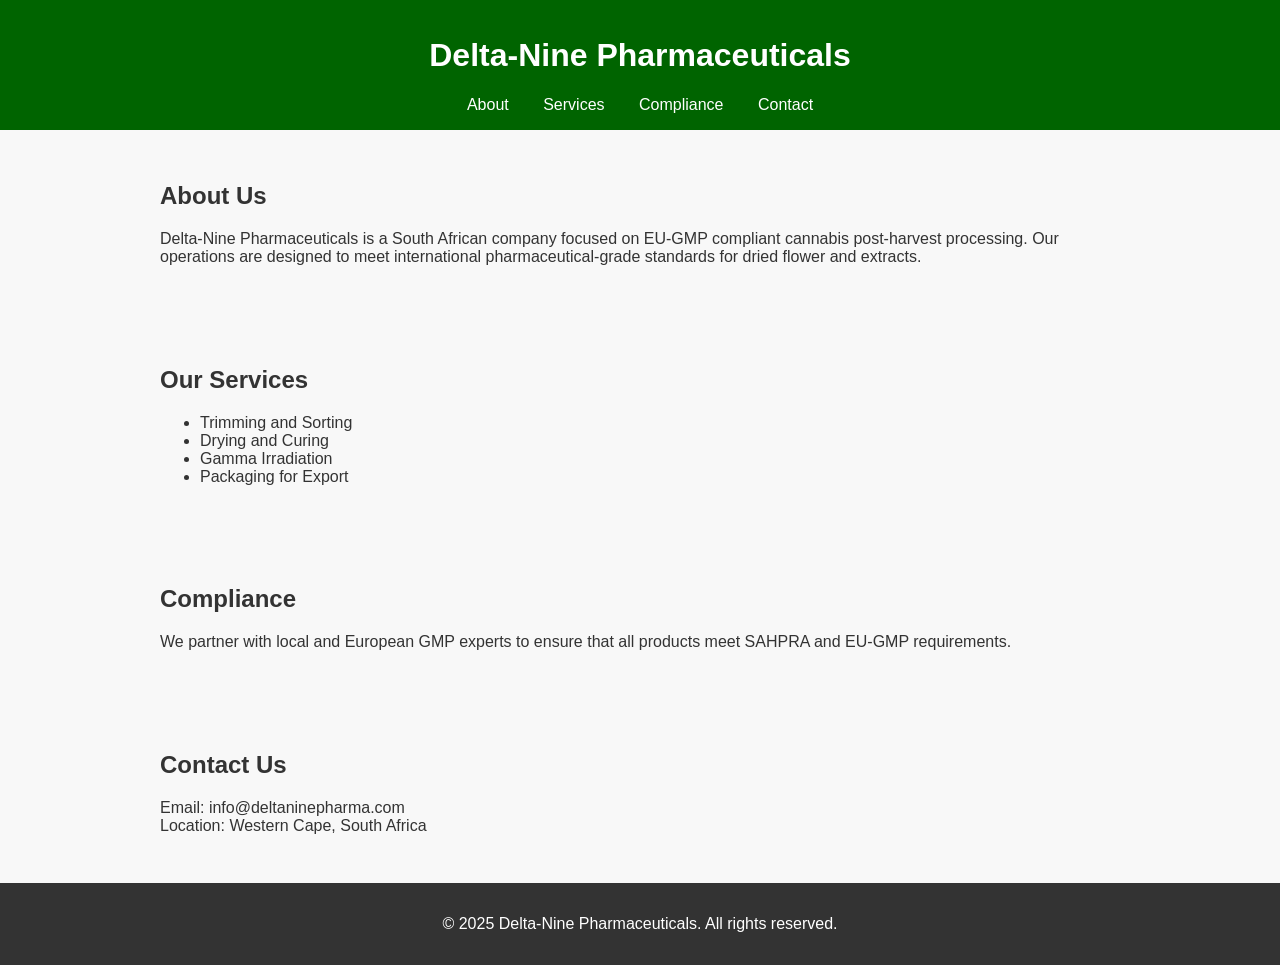
==== deltaninepharma_site/index.html @ 91e74651 "Add files via upload" ====
<!DOCTYPE html>
<html lang="en">
<head>
    <meta charset="UTF-8">
    <meta name="viewport" content="width=device-width, initial-scale=1.0">
    <title>Delta-Nine Pharmaceuticals</title>
    <style>
        body { font-family: Arial, sans-serif; margin: 0; padding: 0; background: #f8f8f8; color: #333; }
        header { background: #006400; color: white; padding: 1em 2em; text-align: center; }
        nav a { margin: 0 15px; color: white; text-decoration: none; }
        section { padding: 2em; max-width: 960px; margin: auto; }
        footer { background: #333; color: white; text-align: center; padding: 1em 2em; }
    </style>
</head>
<body>
    <header>
        <h1>Delta-Nine Pharmaceuticals</h1>
        <nav>
            <a href="#about">About</a>
            <a href="#services">Services</a>
            <a href="#compliance">Compliance</a>
            <a href="#contact">Contact</a>
        </nav>
    </header>

    <section id="about">
        <h2>About Us</h2>
        <p>Delta-Nine Pharmaceuticals is a South African company focused on EU-GMP compliant cannabis post-harvest processing. Our operations are designed to meet international pharmaceutical-grade standards for dried flower and extracts.</p>
    </section>

    <section id="services">
        <h2>Our Services</h2>
        <ul>
            <li>Trimming and Sorting</li>
            <li>Drying and Curing</li>
            <li>Gamma Irradiation</li>
            <li>Packaging for Export</li>
        </ul>
    </section>

    <section id="compliance">
        <h2>Compliance</h2>
        <p>We partner with local and European GMP experts to ensure that all products meet SAHPRA and EU-GMP requirements.</p>
    </section>

    <section id="contact">
        <h2>Contact Us</h2>
        <p>Email: info@deltaninepharma.com<br>
        Location: Western Cape, South Africa</p>
    </section>

    <footer>
        <p>&copy; 2025 Delta-Nine Pharmaceuticals. All rights reserved.</p>
    </footer>
</body>
</html>
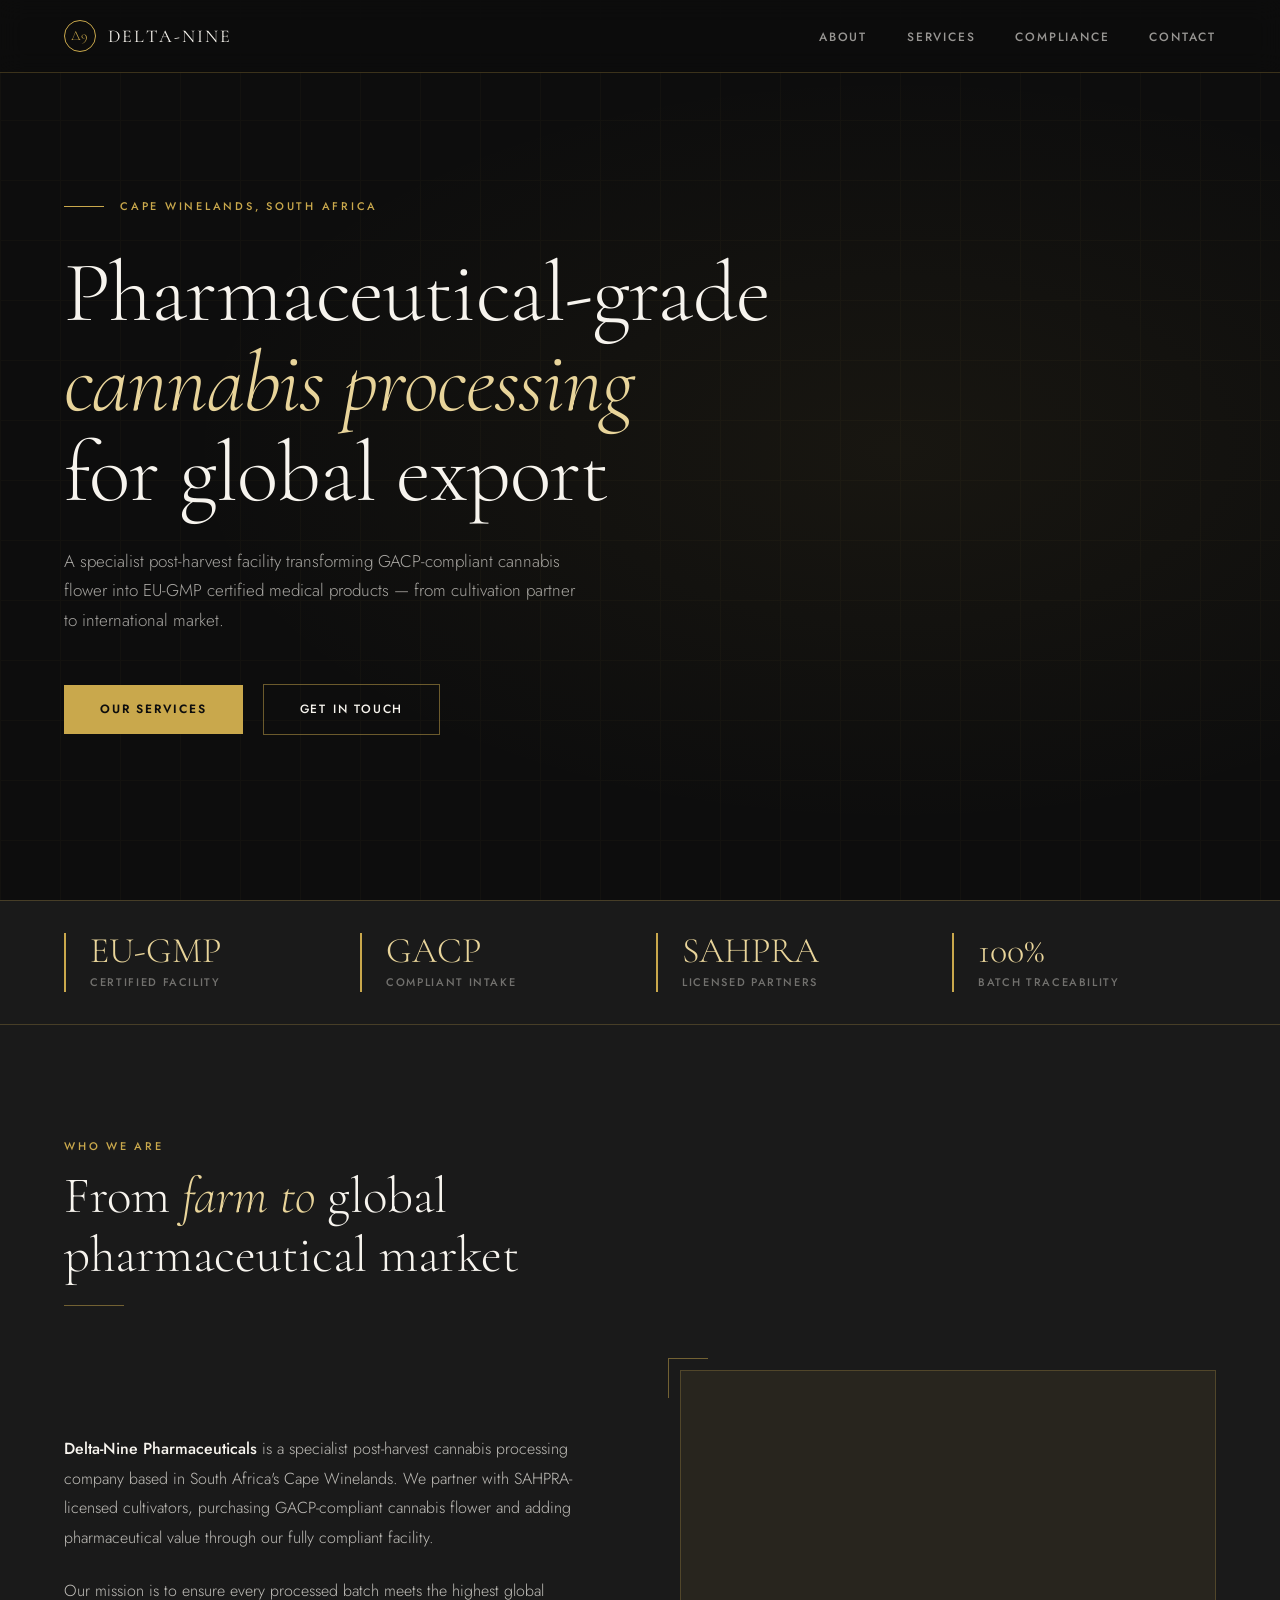
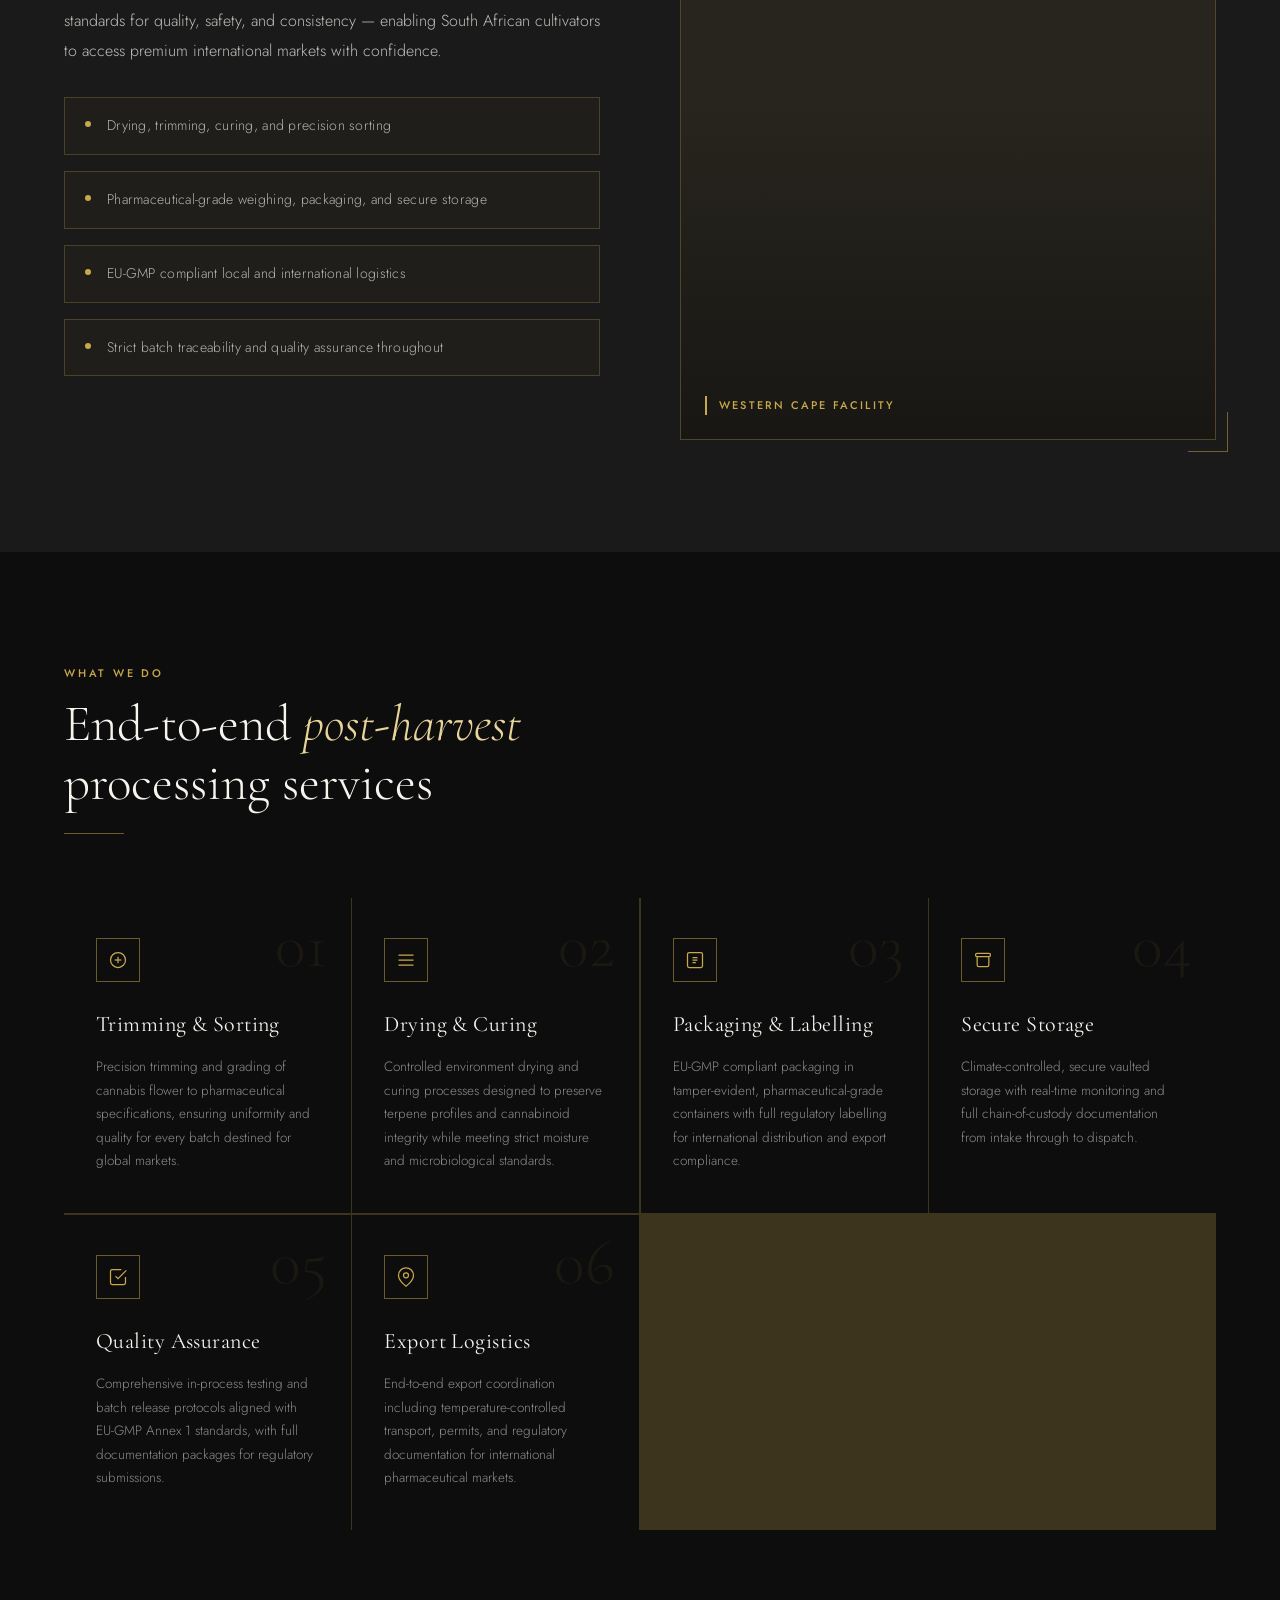
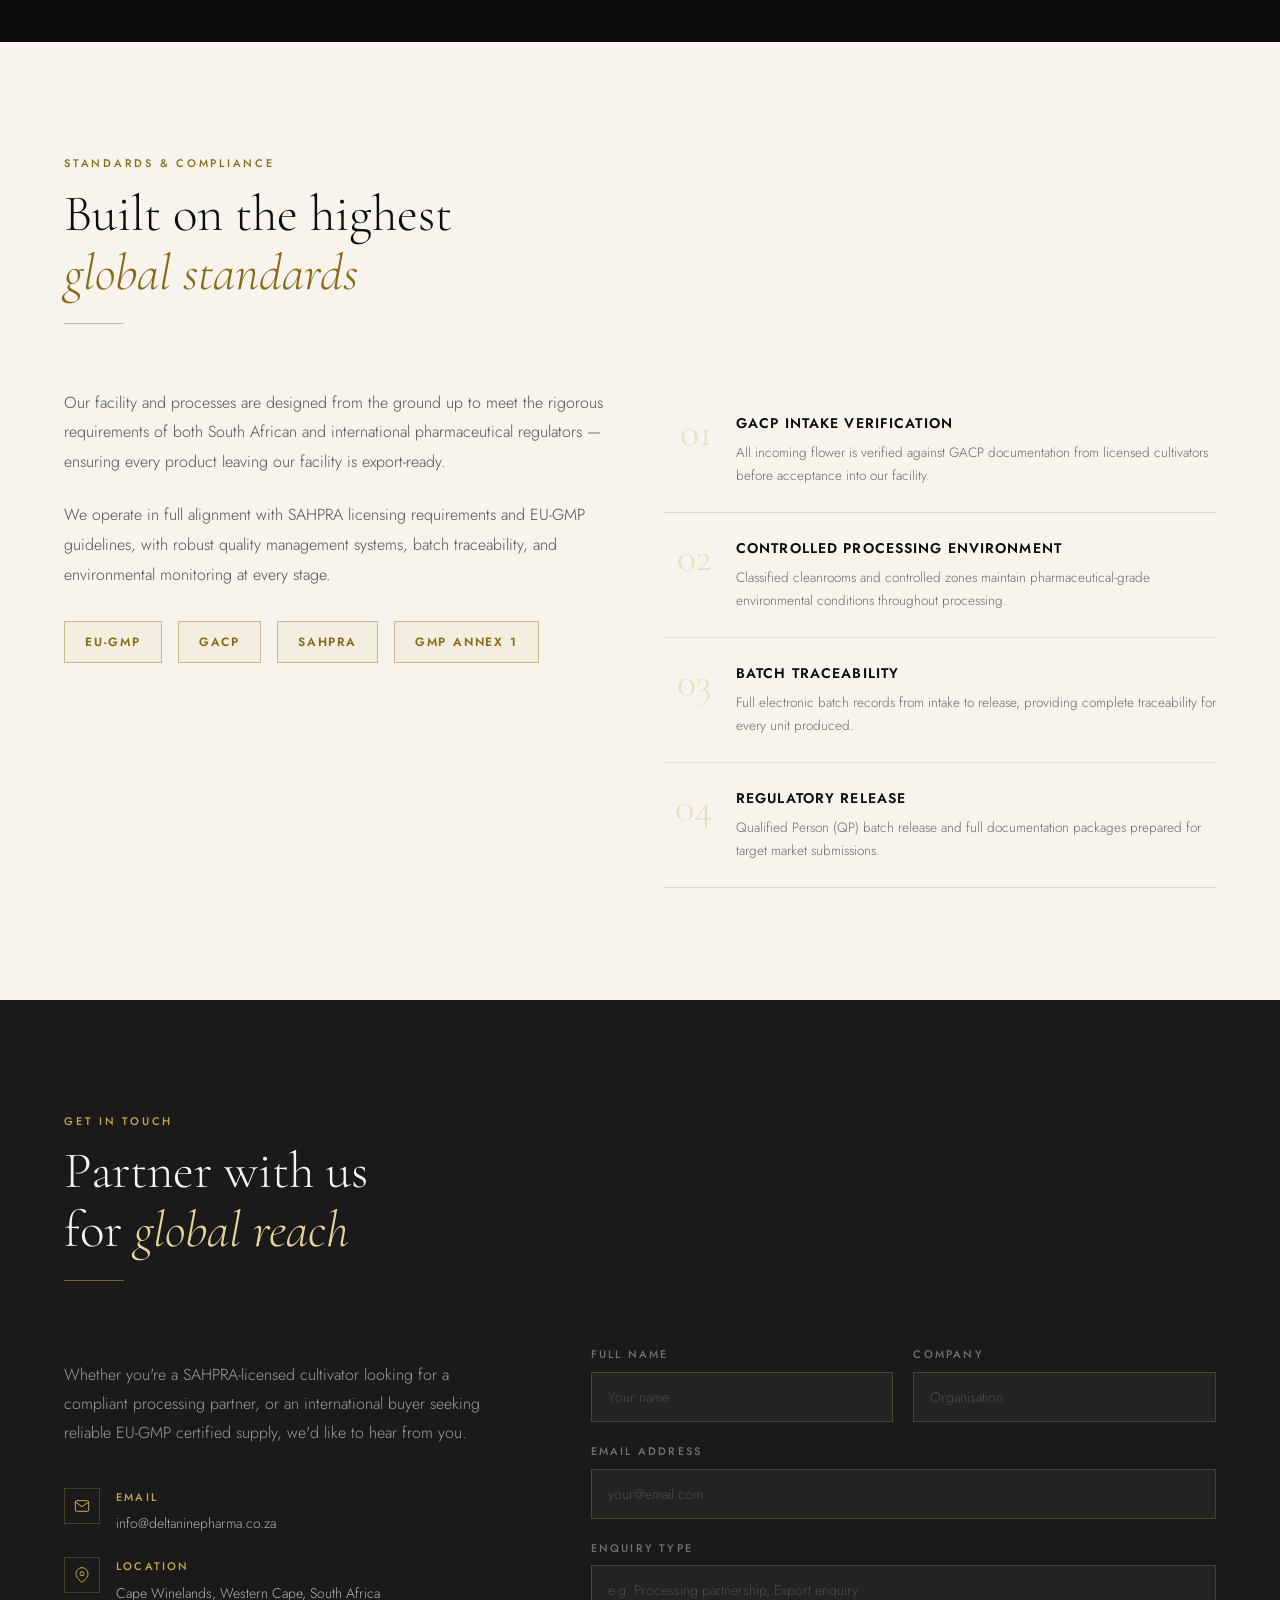
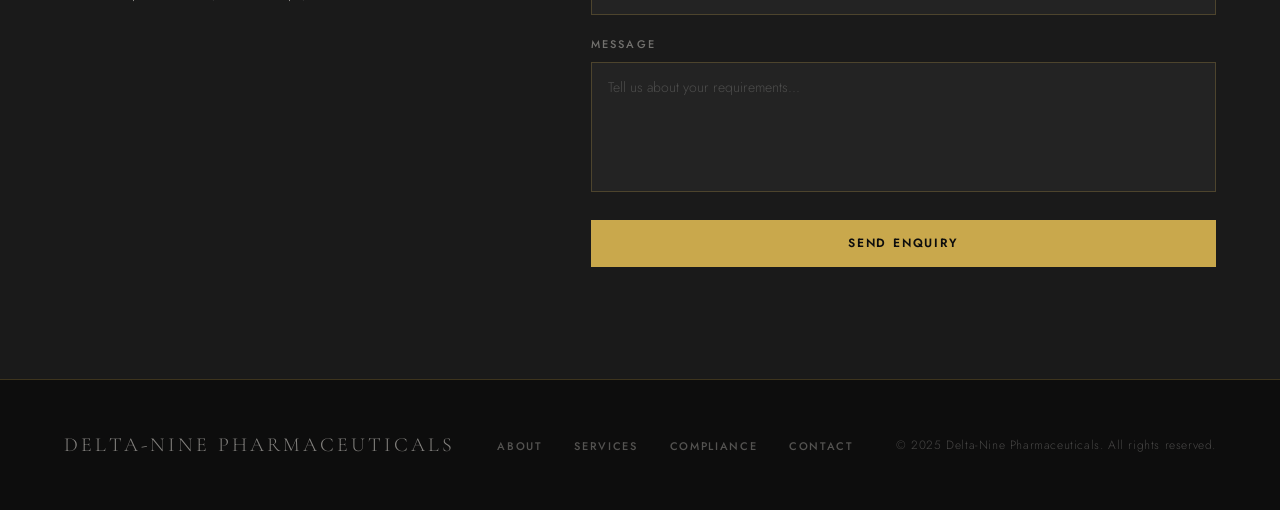
==== commit 408f0fce: "Add files via upload" ====
--- a/deltaninepharma_site/index.html
+++ b/deltaninepharma_site/index.html
@@ -1,56 +1,935 @@
 <!DOCTYPE html>
 <html lang="en">
 <head>
-    <meta charset="UTF-8">
-    <meta name="viewport" content="width=device-width, initial-scale=1.0">
-    <title>Delta-Nine Pharmaceuticals</title>
-    <style>
-        body { font-family: Arial, sans-serif; margin: 0; padding: 0; background: #f8f8f8; color: #333; }
-        header { background: #006400; color: white; padding: 1em 2em; text-align: center; }
-        nav a { margin: 0 15px; color: white; text-decoration: none; }
-        section { padding: 2em; max-width: 960px; margin: auto; }
-        footer { background: #333; color: white; text-align: center; padding: 1em 2em; }
-    </style>
+<meta charset="UTF-8">
+<meta name="viewport" content="width=device-width, initial-scale=1.0">
+<title>Delta-Nine Pharmaceuticals</title>
+<link href="https://fonts.googleapis.com/css2?family=Cormorant+Garamond:ital,wght@0,300;0,400;0,600;1,300;1,400&family=Jost:wght@300;400;500;600&display=swap" rel="stylesheet">
+<style>
+  *, *::before, *::after { box-sizing: border-box; margin: 0; padding: 0; }
+
+  :root {
+    --gold: #C9A84C;
+    --gold-light: #E8D49A;
+    --gold-dark: #8B6914;
+    --ink: #0D0D0D;
+    --ink-soft: #1A1A1A;
+    --cream: #F7F4EE;
+    --cream-dark: #EDE8DF;
+    --muted: #6B6660;
+    --border: rgba(201,168,76,0.25);
+    --border-strong: rgba(201,168,76,0.5);
+  }
+
+  html { scroll-behavior: smooth; }
+
+  body {
+    font-family: 'Jost', sans-serif;
+    background: var(--ink);
+    color: var(--cream);
+    font-weight: 300;
+    line-height: 1.7;
+    font-size: 16px;
+  }
+
+  /* NAV */
+  nav {
+    position: fixed; top: 0; left: 0; right: 0; z-index: 100;
+    display: flex; align-items: center; justify-content: space-between;
+    padding: 1.25rem 4rem;
+    background: rgba(13,13,13,0.92);
+    backdrop-filter: blur(12px);
+    border-bottom: 0.5px solid var(--border);
+  }
+
+  .nav-logo {
+    display: flex; align-items: center; gap: 0.75rem;
+  }
+
+  .nav-logo-mark {
+    width: 32px; height: 32px;
+    border: 1px solid var(--gold);
+    border-radius: 50%;
+    display: flex; align-items: center; justify-content: center;
+    font-family: 'Cormorant Garamond', serif;
+    font-size: 14px;
+    color: var(--gold);
+    letter-spacing: 0.05em;
+  }
+
+  .nav-brand {
+    font-family: 'Cormorant Garamond', serif;
+    font-size: 18px;
+    font-weight: 400;
+    letter-spacing: 0.12em;
+    color: var(--cream);
+    text-transform: uppercase;
+  }
+
+  .nav-links {
+    display: flex; gap: 2.5rem; list-style: none;
+  }
+
+  .nav-links a {
+    font-size: 12px;
+    font-weight: 500;
+    letter-spacing: 0.15em;
+    text-transform: uppercase;
+    color: rgba(247,244,238,0.6);
+    text-decoration: none;
+    transition: color 0.2s;
+  }
+
+  .nav-links a:hover { color: var(--gold); }
+
+  /* HERO */
+  .hero {
+    min-height: 100vh;
+    display: flex; align-items: center;
+    padding: 8rem 4rem 6rem;
+    position: relative;
+    overflow: hidden;
+  }
+
+  .hero-bg {
+    position: absolute; inset: 0;
+    background: radial-gradient(ellipse 80% 60% at 70% 50%, rgba(201,168,76,0.06) 0%, transparent 70%);
+  }
+
+  .hero-grid {
+    position: absolute; inset: 0; opacity: 0.03;
+    background-image:
+      linear-gradient(var(--gold) 1px, transparent 1px),
+      linear-gradient(90deg, var(--gold) 1px, transparent 1px);
+    background-size: 60px 60px;
+  }
+
+  .hero-content { position: relative; max-width: 720px; }
+
+  .hero-eyebrow {
+    display: flex; align-items: center; gap: 1rem;
+    margin-bottom: 2rem;
+  }
+
+  .hero-eyebrow-line {
+    width: 40px; height: 1px;
+    background: var(--gold);
+  }
+
+  .hero-eyebrow span {
+    font-size: 11px;
+    font-weight: 500;
+    letter-spacing: 0.25em;
+    text-transform: uppercase;
+    color: var(--gold);
+  }
+
+  .hero h1 {
+    font-family: 'Cormorant Garamond', serif;
+    font-size: clamp(52px, 7vw, 86px);
+    font-weight: 300;
+    line-height: 1.05;
+    letter-spacing: -0.01em;
+    color: var(--cream);
+    margin-bottom: 1.75rem;
+  }
+
+  .hero h1 em {
+    font-style: italic;
+    color: var(--gold-light);
+  }
+
+  .hero-sub {
+    font-size: 17px;
+    font-weight: 300;
+    color: rgba(247,244,238,0.65);
+    max-width: 520px;
+    line-height: 1.75;
+    margin-bottom: 3rem;
+  }
+
+  .hero-cta {
+    display: flex; gap: 1.25rem; align-items: center; flex-wrap: wrap;
+  }
+
+  .btn-primary {
+    display: inline-block;
+    padding: 0.9rem 2.25rem;
+    background: var(--gold);
+    color: var(--ink);
+    font-family: 'Jost', sans-serif;
+    font-size: 12px;
+    font-weight: 600;
+    letter-spacing: 0.15em;
+    text-transform: uppercase;
+    text-decoration: none;
+    transition: background 0.2s, transform 0.15s;
+  }
+
+  .btn-primary:hover { background: var(--gold-light); transform: translateY(-1px); }
+
+  .btn-ghost {
+    display: inline-block;
+    padding: 0.9rem 2.25rem;
+    border: 1px solid var(--border-strong);
+    color: var(--cream);
+    font-family: 'Jost', sans-serif;
+    font-size: 12px;
+    font-weight: 500;
+    letter-spacing: 0.15em;
+    text-transform: uppercase;
+    text-decoration: none;
+    transition: border-color 0.2s, color 0.2s;
+  }
+
+  .btn-ghost:hover { border-color: var(--gold); color: var(--gold); }
+
+  /* STATS BAR */
+  .stats-bar {
+    background: var(--ink-soft);
+    border-top: 0.5px solid var(--border);
+    border-bottom: 0.5px solid var(--border);
+    padding: 2rem 4rem;
+    display: grid;
+    grid-template-columns: repeat(auto-fit, minmax(180px, 1fr));
+    gap: 2rem;
+  }
+
+  .stat-item {
+    display: flex; flex-direction: column;
+    padding-left: 1.5rem;
+    border-left: 2px solid var(--gold);
+  }
+
+  .stat-number {
+    font-family: 'Cormorant Garamond', serif;
+    font-size: 36px;
+    font-weight: 300;
+    color: var(--gold-light);
+    line-height: 1;
+    margin-bottom: 0.25rem;
+  }
+
+  .stat-label {
+    font-size: 11px;
+    font-weight: 500;
+    letter-spacing: 0.15em;
+    text-transform: uppercase;
+    color: rgba(247,244,238,0.4);
+  }
+
+  /* SECTIONS */
+  section {
+    padding: 7rem 4rem;
+  }
+
+  .section-header {
+    display: flex; flex-direction: column; gap: 0.75rem;
+    margin-bottom: 4rem;
+  }
+
+  .section-tag {
+    font-size: 11px;
+    font-weight: 500;
+    letter-spacing: 0.25em;
+    text-transform: uppercase;
+    color: var(--gold);
+  }
+
+  .section-title {
+    font-family: 'Cormorant Garamond', serif;
+    font-size: clamp(36px, 4vw, 52px);
+    font-weight: 300;
+    line-height: 1.15;
+    color: var(--cream);
+  }
+
+  .section-title em {
+    font-style: italic;
+    color: var(--gold-light);
+  }
+
+  .section-rule {
+    width: 60px; height: 1px;
+    background: var(--border-strong);
+    margin-top: 0.5rem;
+  }
+
+  /* ABOUT */
+  .about { background: var(--ink-soft); }
+
+  .about-grid {
+    display: grid;
+    grid-template-columns: 1fr 1fr;
+    gap: 5rem;
+    align-items: center;
+  }
+
+  .about-text p {
+    font-size: 16px;
+    color: rgba(247,244,238,0.75);
+    line-height: 1.85;
+    margin-bottom: 1.5rem;
+  }
+
+  .about-text p strong {
+    color: var(--cream);
+    font-weight: 500;
+  }
+
+  .about-features {
+    display: flex; flex-direction: column; gap: 1rem;
+    margin-top: 2rem;
+  }
+
+  .feature-row {
+    display: flex; align-items: flex-start; gap: 1rem;
+    padding: 1rem 1.25rem;
+    border: 0.5px solid var(--border);
+    background: rgba(201,168,76,0.03);
+  }
+
+  .feature-dot {
+    width: 6px; height: 6px;
+    background: var(--gold);
+    border-radius: 50%;
+    margin-top: 7px;
+    flex-shrink: 0;
+  }
+
+  .feature-row span {
+    font-size: 14px;
+    color: rgba(247,244,238,0.7);
+    letter-spacing: 0.02em;
+  }
+
+  .about-visual {
+    position: relative;
+  }
+
+  .about-img-frame {
+    position: relative;
+    aspect-ratio: 4/5;
+    overflow: hidden;
+  }
+
+  .about-img-frame img {
+    width: 100%; height: 100%;
+    object-fit: cover;
+    display: block;
+    filter: saturate(0.8) brightness(0.85);
+  }
+
+  .about-img-overlay {
+    position: absolute; inset: 0;
+    background: linear-gradient(to top, rgba(13,13,13,0.6) 0%, transparent 50%);
+  }
+
+  .about-img-caption {
+    position: absolute;
+    bottom: 1.5rem; left: 1.5rem;
+    font-size: 11px;
+    font-weight: 500;
+    letter-spacing: 0.2em;
+    text-transform: uppercase;
+    color: var(--gold);
+    border-left: 2px solid var(--gold);
+    padding-left: 0.75rem;
+  }
+
+  .corner-accent {
+    position: absolute;
+    width: 40px; height: 40px;
+    border-color: var(--gold);
+    border-style: solid;
+    opacity: 0.5;
+  }
+  .corner-accent.tl { top: -12px; left: -12px; border-width: 1px 0 0 1px; }
+  .corner-accent.br { bottom: -12px; right: -12px; border-width: 0 1px 1px 0; }
+
+  /* SERVICES */
+  .services { background: var(--ink); }
+
+  .services-grid {
+    display: grid;
+    grid-template-columns: repeat(auto-fit, minmax(260px, 1fr));
+    gap: 1.5px;
+    background: var(--border);
+  }
+
+  .service-card {
+    background: var(--ink);
+    padding: 2.5rem 2rem;
+    position: relative;
+    overflow: hidden;
+    transition: background 0.3s;
+  }
+
+  .service-card:hover { background: var(--ink-soft); }
+
+  .service-num {
+    font-family: 'Cormorant Garamond', serif;
+    font-size: 64px;
+    font-weight: 300;
+    color: rgba(201,168,76,0.08);
+    line-height: 1;
+    position: absolute;
+    top: 1rem; right: 1.5rem;
+  }
+
+  .service-icon {
+    width: 44px; height: 44px;
+    border: 1px solid var(--border-strong);
+    display: flex; align-items: center; justify-content: center;
+    margin-bottom: 1.5rem;
+  }
+
+  .service-icon svg {
+    width: 20px; height: 20px;
+    stroke: var(--gold);
+    fill: none;
+    stroke-width: 1.5;
+  }
+
+  .service-card h3 {
+    font-family: 'Cormorant Garamond', serif;
+    font-size: 22px;
+    font-weight: 400;
+    color: var(--cream);
+    margin-bottom: 0.75rem;
+    letter-spacing: 0.02em;
+  }
+
+  .service-card p {
+    font-size: 13.5px;
+    color: rgba(247,244,238,0.55);
+    line-height: 1.75;
+  }
+
+  /* COMPLIANCE */
+  .compliance {
+    background: var(--cream);
+    color: var(--ink);
+  }
+
+  .compliance .section-title { color: var(--ink); }
+  .compliance .section-title em { color: var(--gold-dark); }
+  .compliance .section-rule { background: var(--gold-dark); opacity: 0.4; }
+
+  .compliance-grid {
+    display: grid;
+    grid-template-columns: 1fr 1fr;
+    gap: 3rem;
+    align-items: start;
+  }
+
+  .compliance-text p {
+    font-size: 16px;
+    color: rgba(13,13,13,0.7);
+    line-height: 1.85;
+    margin-bottom: 1.5rem;
+  }
+
+  .cert-badges {
+    display: flex; flex-wrap: wrap; gap: 1rem;
+    margin-top: 2rem;
+  }
+
+  .cert-badge {
+    padding: 0.6rem 1.25rem;
+    border: 1px solid rgba(139,105,20,0.4);
+    background: rgba(201,168,76,0.08);
+    font-size: 12px;
+    font-weight: 600;
+    letter-spacing: 0.15em;
+    text-transform: uppercase;
+    color: var(--gold-dark);
+  }
+
+  .compliance-steps {
+    display: flex; flex-direction: column; gap: 0;
+  }
+
+  .compliance-step {
+    display: flex; gap: 1.5rem;
+    padding: 1.5rem 0;
+    border-bottom: 0.5px solid rgba(13,13,13,0.1);
+  }
+
+  .step-num {
+    font-family: 'Cormorant Garamond', serif;
+    font-size: 40px;
+    font-weight: 300;
+    color: rgba(201,168,76,0.3);
+    line-height: 1;
+    flex-shrink: 0;
+    width: 48px;
+    text-align: right;
+  }
+
+  .step-content h4 {
+    font-family: 'Jost', sans-serif;
+    font-size: 14px;
+    font-weight: 600;
+    letter-spacing: 0.08em;
+    text-transform: uppercase;
+    color: var(--ink);
+    margin-bottom: 0.4rem;
+  }
+
+  .step-content p {
+    font-size: 13.5px;
+    color: rgba(13,13,13,0.6);
+    line-height: 1.7;
+    margin: 0;
+  }
+
+  /* CONTACT */
+  .contact { background: var(--ink-soft); }
+
+  .contact-grid {
+    display: grid;
+    grid-template-columns: 1fr 1.4fr;
+    gap: 5rem;
+    align-items: start;
+  }
+
+  .contact-info { padding-top: 1rem; }
+
+  .contact-info p {
+    font-size: 16px;
+    color: rgba(247,244,238,0.6);
+    line-height: 1.8;
+    margin-bottom: 2.5rem;
+  }
+
+  .contact-detail {
+    display: flex; align-items: flex-start; gap: 1rem;
+    margin-bottom: 1.25rem;
+  }
+
+  .contact-detail-icon {
+    width: 36px; height: 36px;
+    border: 0.5px solid var(--border);
+    display: flex; align-items: center; justify-content: center;
+    flex-shrink: 0;
+  }
+
+  .contact-detail-icon svg {
+    width: 16px; height: 16px;
+    stroke: var(--gold);
+    fill: none;
+    stroke-width: 1.5;
+  }
+
+  .contact-detail-text strong {
+    display: block;
+    font-size: 11px;
+    font-weight: 500;
+    letter-spacing: 0.2em;
+    text-transform: uppercase;
+    color: var(--gold);
+    margin-bottom: 0.2rem;
+  }
+
+  .contact-detail-text span {
+    font-size: 14px;
+    color: rgba(247,244,238,0.7);
+  }
+
+  .contact-form {
+    display: flex; flex-direction: column; gap: 1.25rem;
+  }
+
+  .form-group {
+    display: flex; flex-direction: column; gap: 0.5rem;
+  }
+
+  .form-group label {
+    font-size: 11px;
+    font-weight: 500;
+    letter-spacing: 0.2em;
+    text-transform: uppercase;
+    color: rgba(247,244,238,0.4);
+  }
+
+  .form-group input,
+  .form-group textarea {
+    background: rgba(247,244,238,0.04);
+    border: 0.5px solid var(--border);
+    color: var(--cream);
+    padding: 0.875rem 1rem;
+    font-family: 'Jost', sans-serif;
+    font-size: 14px;
+    font-weight: 300;
+    outline: none;
+    transition: border-color 0.2s;
+    resize: none;
+  }
+
+  .form-group input::placeholder,
+  .form-group textarea::placeholder {
+    color: rgba(247,244,238,0.2);
+  }
+
+  .form-group input:focus,
+  .form-group textarea:focus {
+    border-color: var(--gold);
+  }
+
+  .form-row {
+    display: grid;
+    grid-template-columns: 1fr 1fr;
+    gap: 1.25rem;
+  }
+
+  .form-submit {
+    margin-top: 0.5rem;
+  }
+
+  /* FOOTER */
+  footer {
+    background: var(--ink);
+    border-top: 0.5px solid var(--border);
+    padding: 3rem 4rem;
+    display: flex;
+    align-items: center;
+    justify-content: space-between;
+    flex-wrap: wrap;
+    gap: 1.5rem;
+  }
+
+  .footer-brand {
+    font-family: 'Cormorant Garamond', serif;
+    font-size: 20px;
+    font-weight: 300;
+    letter-spacing: 0.15em;
+    text-transform: uppercase;
+    color: rgba(247,244,238,0.5);
+  }
+
+  .footer-copy {
+    font-size: 12px;
+    color: rgba(247,244,238,0.25);
+    letter-spacing: 0.05em;
+  }
+
+  .footer-links {
+    display: flex; gap: 2rem; list-style: none;
+  }
+
+  .footer-links a {
+    font-size: 11px;
+    font-weight: 500;
+    letter-spacing: 0.15em;
+    text-transform: uppercase;
+    color: rgba(247,244,238,0.3);
+    text-decoration: none;
+    transition: color 0.2s;
+  }
+
+  .footer-links a:hover { color: var(--gold); }
+
+  @media (max-width: 768px) {
+    nav { padding: 1rem 1.5rem; }
+    .nav-links { display: none; }
+    section { padding: 5rem 1.5rem; }
+    .hero { padding: 7rem 1.5rem 4rem; }
+    .stats-bar { padding: 1.5rem; }
+    .about-grid,
+    .compliance-grid,
+    .contact-grid { grid-template-columns: 1fr; gap: 2.5rem; }
+    .about-visual { display: none; }
+    .form-row { grid-template-columns: 1fr; }
+    footer { padding: 2rem 1.5rem; flex-direction: column; text-align: center; }
+  }
+</style>
 </head>
 <body>
-    <header>
-        <h1>Delta-Nine Pharmaceuticals</h1>
-        <nav>
-            <a href="#about">About</a>
-            <a href="#services">Services</a>
-            <a href="#compliance">Compliance</a>
-            <a href="#contact">Contact</a>
-        </nav>
-    </header>
-
-    <section id="about">
-        <h2>About Us</h2>
-        <p>Delta-Nine Pharmaceuticals is a South African company focused on EU-GMP compliant cannabis post-harvest processing. Our operations are designed to meet international pharmaceutical-grade standards for dried flower and extracts.</p>
-    </section>
-
-    <section id="services">
-        <h2>Our Services</h2>
-        <ul>
-            <li>Trimming and Sorting</li>
-            <li>Drying and Curing</li>
-            <li>Gamma Irradiation</li>
-            <li>Packaging for Export</li>
-        </ul>
-    </section>
-
-    <section id="compliance">
-        <h2>Compliance</h2>
-        <p>We partner with local and European GMP experts to ensure that all products meet SAHPRA and EU-GMP requirements.</p>
-    </section>
-
-    <section id="contact">
-        <h2>Contact Us</h2>
-        <p>Email: info@deltaninepharma.com<br>
-        Location: Western Cape, South Africa</p>
-    </section>
-
-    <footer>
-        <p>&copy; 2025 Delta-Nine Pharmaceuticals. All rights reserved.</p>
-    </footer>
+
+<nav>
+  <div class="nav-logo">
+    <div class="nav-logo-mark">&#916;9</div>
+    <span class="nav-brand">Delta-Nine</span>
+  </div>
+  <ul class="nav-links">
+    <li><a href="#about">About</a></li>
+    <li><a href="#services">Services</a></li>
+    <li><a href="#compliance">Compliance</a></li>
+    <li><a href="#contact">Contact</a></li>
+  </ul>
+</nav>
+
+<!-- HERO -->
+<section class="hero" id="home">
+  <div class="hero-bg"></div>
+  <div class="hero-grid"></div>
+  <div class="hero-content">
+    <div class="hero-eyebrow">
+      <div class="hero-eyebrow-line"></div>
+      <span>Cape Winelands, South Africa</span>
+    </div>
+    <h1>Pharmaceutical-grade<br><em>cannabis processing</em><br>for global export</h1>
+    <p class="hero-sub">
+      A specialist post-harvest facility transforming GACP-compliant cannabis flower into EU-GMP certified medical products — from cultivation partner to international market.
+    </p>
+    <div class="hero-cta">
+      <a href="#services" class="btn-primary">Our Services</a>
+      <a href="#contact" class="btn-ghost">Get in Touch</a>
+    </div>
+  </div>
+</section>
+
+<!-- STATS -->
+<div class="stats-bar">
+  <div class="stat-item">
+    <span class="stat-number">EU-GMP</span>
+    <span class="stat-label">Certified Facility</span>
+  </div>
+  <div class="stat-item">
+    <span class="stat-number">GACP</span>
+    <span class="stat-label">Compliant Intake</span>
+  </div>
+  <div class="stat-item">
+    <span class="stat-number">SAHPRA</span>
+    <span class="stat-label">Licensed Partners</span>
+  </div>
+  <div class="stat-item">
+    <span class="stat-number">100%</span>
+    <span class="stat-label">Batch Traceability</span>
+  </div>
+</div>
+
+<!-- ABOUT -->
+<section class="about" id="about">
+  <div class="section-header">
+    <span class="section-tag">Who We Are</span>
+    <h2 class="section-title">From <em>farm to</em> global<br>pharmaceutical market</h2>
+    <div class="section-rule"></div>
+  </div>
+  <div class="about-grid">
+    <div class="about-text">
+      <p>
+        <strong>Delta-Nine Pharmaceuticals</strong> is a specialist post-harvest cannabis processing company based in South Africa's Cape Winelands. We partner with SAHPRA-licensed cultivators, purchasing GACP-compliant cannabis flower and adding pharmaceutical value through our fully compliant facility.
+      </p>
+      <p>
+        Our mission is to ensure every processed batch meets the highest global standards for quality, safety, and consistency — enabling South African cultivators to access premium international markets with confidence.
+      </p>
+      <div class="about-features">
+        <div class="feature-row">
+          <div class="feature-dot"></div>
+          <span>Drying, trimming, curing, and precision sorting</span>
+        </div>
+        <div class="feature-row">
+          <div class="feature-dot"></div>
+          <span>Pharmaceutical-grade weighing, packaging, and secure storage</span>
+        </div>
+        <div class="feature-row">
+          <div class="feature-dot"></div>
+          <span>EU-GMP compliant local and international logistics</span>
+        </div>
+        <div class="feature-row">
+          <div class="feature-dot"></div>
+          <span>Strict batch traceability and quality assurance throughout</span>
+        </div>
+      </div>
+    </div>
+    <div class="about-visual">
+      <div class="about-img-frame">
+        <img src="https://www.deltaninepharma.co.za/banner2.jpg" alt="Delta-Nine cannabis processing facility" onerror="this.style.display='none'; this.parentElement.style.background='rgba(201,168,76,0.08)'; this.parentElement.style.border='0.5px solid rgba(201,168,76,0.25)'">
+        <div class="about-img-overlay"></div>
+        <div class="about-img-caption">Western Cape Facility</div>
+      </div>
+      <div class="corner-accent tl"></div>
+      <div class="corner-accent br"></div>
+    </div>
+  </div>
+</section>
+
+<!-- SERVICES -->
+<section class="services" id="services">
+  <div class="section-header">
+    <span class="section-tag">What We Do</span>
+    <h2 class="section-title">End-to-end <em>post-harvest</em><br>processing services</h2>
+    <div class="section-rule"></div>
+  </div>
+  <div class="services-grid">
+    <div class="service-card">
+      <span class="service-num">01</span>
+      <div class="service-icon">
+        <svg viewBox="0 0 24 24"><circle cx="12" cy="12" r="9"/><line x1="12" y1="8" x2="12" y2="16"/><line x1="8" y1="12" x2="16" y2="12"/></svg>
+      </div>
+      <h3>Trimming &amp; Sorting</h3>
+      <p>Precision trimming and grading of cannabis flower to pharmaceutical specifications, ensuring uniformity and quality for every batch destined for global markets.</p>
+    </div>
+    <div class="service-card">
+      <span class="service-num">02</span>
+      <div class="service-icon">
+        <svg viewBox="0 0 24 24"><path d="M3 12h18M3 6h18M3 18h18"/></svg>
+      </div>
+      <h3>Drying &amp; Curing</h3>
+      <p>Controlled environment drying and curing processes designed to preserve terpene profiles and cannabinoid integrity while meeting strict moisture and microbiological standards.</p>
+    </div>
+    <div class="service-card">
+      <span class="service-num">03</span>
+      <div class="service-icon">
+        <svg viewBox="0 0 24 24"><rect x="3" y="3" width="18" height="18" rx="2"/><path d="M9 9h6M9 12h6M9 15h4"/></svg>
+      </div>
+      <h3>Packaging &amp; Labelling</h3>
+      <p>EU-GMP compliant packaging in tamper-evident, pharmaceutical-grade containers with full regulatory labelling for international distribution and export compliance.</p>
+    </div>
+    <div class="service-card">
+      <span class="service-num">04</span>
+      <div class="service-icon">
+        <svg viewBox="0 0 24 24"><path d="M5 8h14M5 8a2 2 0 01-2-2V6a2 2 0 012-2h14a2 2 0 012 2v0a2 2 0 01-2 2M5 8v10a2 2 0 002 2h10a2 2 0 002-2V8"/></svg>
+      </div>
+      <h3>Secure Storage</h3>
+      <p>Climate-controlled, secure vaulted storage with real-time monitoring and full chain-of-custody documentation from intake through to dispatch.</p>
+    </div>
+    <div class="service-card">
+      <span class="service-num">05</span>
+      <div class="service-icon">
+        <svg viewBox="0 0 24 24"><path d="M9 11l3 3L22 4"/><path d="M21 12v7a2 2 0 01-2 2H5a2 2 0 01-2-2V5a2 2 0 012-2h11"/></svg>
+      </div>
+      <h3>Quality Assurance</h3>
+      <p>Comprehensive in-process testing and batch release protocols aligned with EU-GMP Annex 1 standards, with full documentation packages for regulatory submissions.</p>
+    </div>
+    <div class="service-card">
+      <span class="service-num">06</span>
+      <div class="service-icon">
+        <svg viewBox="0 0 24 24"><path d="M21 10c0 7-9 13-9 13s-9-6-9-13a9 9 0 0118 0z"/><circle cx="12" cy="10" r="3"/></svg>
+      </div>
+      <h3>Export Logistics</h3>
+      <p>End-to-end export coordination including temperature-controlled transport, permits, and regulatory documentation for international pharmaceutical markets.</p>
+    </div>
+  </div>
+</section>
+
+<!-- COMPLIANCE -->
+<section class="compliance" id="compliance">
+  <div class="section-header">
+    <span class="section-tag" style="color: var(--gold-dark);">Standards &amp; Compliance</span>
+    <h2 class="section-title">Built on the highest<br><em>global standards</em></h2>
+    <div class="section-rule"></div>
+  </div>
+  <div class="compliance-grid">
+    <div class="compliance-text">
+      <p>
+        Our facility and processes are designed from the ground up to meet the rigorous requirements of both South African and international pharmaceutical regulators — ensuring every product leaving our facility is export-ready.
+      </p>
+      <p>
+        We operate in full alignment with SAHPRA licensing requirements and EU-GMP guidelines, with robust quality management systems, batch traceability, and environmental monitoring at every stage.
+      </p>
+      <div class="cert-badges">
+        <span class="cert-badge">EU-GMP</span>
+        <span class="cert-badge">GACP</span>
+        <span class="cert-badge">SAHPRA</span>
+        <span class="cert-badge">GMP Annex 1</span>
+      </div>
+    </div>
+    <div class="compliance-steps">
+      <div class="compliance-step">
+        <span class="step-num">01</span>
+        <div class="step-content">
+          <h4>GACP Intake Verification</h4>
+          <p>All incoming flower is verified against GACP documentation from licensed cultivators before acceptance into our facility.</p>
+        </div>
+      </div>
+      <div class="compliance-step">
+        <span class="step-num">02</span>
+        <div class="step-content">
+          <h4>Controlled Processing Environment</h4>
+          <p>Classified cleanrooms and controlled zones maintain pharmaceutical-grade environmental conditions throughout processing.</p>
+        </div>
+      </div>
+      <div class="compliance-step">
+        <span class="step-num">03</span>
+        <div class="step-content">
+          <h4>Batch Traceability</h4>
+          <p>Full electronic batch records from intake to release, providing complete traceability for every unit produced.</p>
+        </div>
+      </div>
+      <div class="compliance-step">
+        <span class="step-num">04</span>
+        <div class="step-content">
+          <h4>Regulatory Release</h4>
+          <p>Qualified Person (QP) batch release and full documentation packages prepared for target market submissions.</p>
+        </div>
+      </div>
+    </div>
+  </div>
+</section>
+
+<!-- CONTACT -->
+<section class="contact" id="contact">
+  <div class="section-header">
+    <span class="section-tag">Get in Touch</span>
+    <h2 class="section-title">Partner with us<br>for <em>global reach</em></h2>
+    <div class="section-rule"></div>
+  </div>
+  <div class="contact-grid">
+    <div class="contact-info">
+      <p>Whether you're a SAHPRA-licensed cultivator looking for a compliant processing partner, or an international buyer seeking reliable EU-GMP certified supply, we'd like to hear from you.</p>
+      <div class="contact-detail">
+        <div class="contact-detail-icon">
+          <svg viewBox="0 0 24 24"><path d="M4 4h16c1.1 0 2 .9 2 2v12c0 1.1-.9 2-2 2H4c-1.1 0-2-.9-2-2V6c0-1.1.9-2 2-2z"/><polyline points="22,6 12,13 2,6"/></svg>
+        </div>
+        <div class="contact-detail-text">
+          <strong>Email</strong>
+          <span>info@deltaninepharma.co.za</span>
+        </div>
+      </div>
+      <div class="contact-detail">
+        <div class="contact-detail-icon">
+          <svg viewBox="0 0 24 24"><path d="M21 10c0 7-9 13-9 13s-9-6-9-13a9 9 0 0118 0z"/><circle cx="12" cy="10" r="3"/></svg>
+        </div>
+        <div class="contact-detail-text">
+          <strong>Location</strong>
+          <span>Cape Winelands, Western Cape, South Africa</span>
+        </div>
+      </div>
+    </div>
+    <div class="contact-form">
+      <div class="form-row">
+        <div class="form-group">
+          <label for="name">Full Name</label>
+          <input type="text" id="name" placeholder="Your name">
+        </div>
+        <div class="form-group">
+          <label for="company">Company</label>
+          <input type="text" id="company" placeholder="Organisation">
+        </div>
+      </div>
+      <div class="form-group">
+        <label for="email">Email Address</label>
+        <input type="email" id="email" placeholder="your@email.com">
+      </div>
+      <div class="form-group">
+        <label for="subject">Enquiry Type</label>
+        <input type="text" id="subject" placeholder="e.g. Processing partnership, Export enquiry...">
+      </div>
+      <div class="form-group">
+        <label for="message">Message</label>
+        <textarea id="message" rows="5" placeholder="Tell us about your requirements..."></textarea>
+      </div>
+      <div class="form-submit">
+        <button class="btn-primary" type="button" style="cursor:pointer; width: 100%; text-align: center; border: none;">Send Enquiry</button>
+      </div>
+    </div>
+  </div>
+</section>
+
+<!-- FOOTER -->
+<footer>
+  <span class="footer-brand">Delta-Nine Pharmaceuticals</span>
+  <ul class="footer-links">
+    <li><a href="#about">About</a></li>
+    <li><a href="#services">Services</a></li>
+    <li><a href="#compliance">Compliance</a></li>
+    <li><a href="#contact">Contact</a></li>
+  </ul>
+  <span class="footer-copy">&copy; 2025 Delta-Nine Pharmaceuticals. All rights reserved.</span>
+</footer>
+
 </body>
 </html>
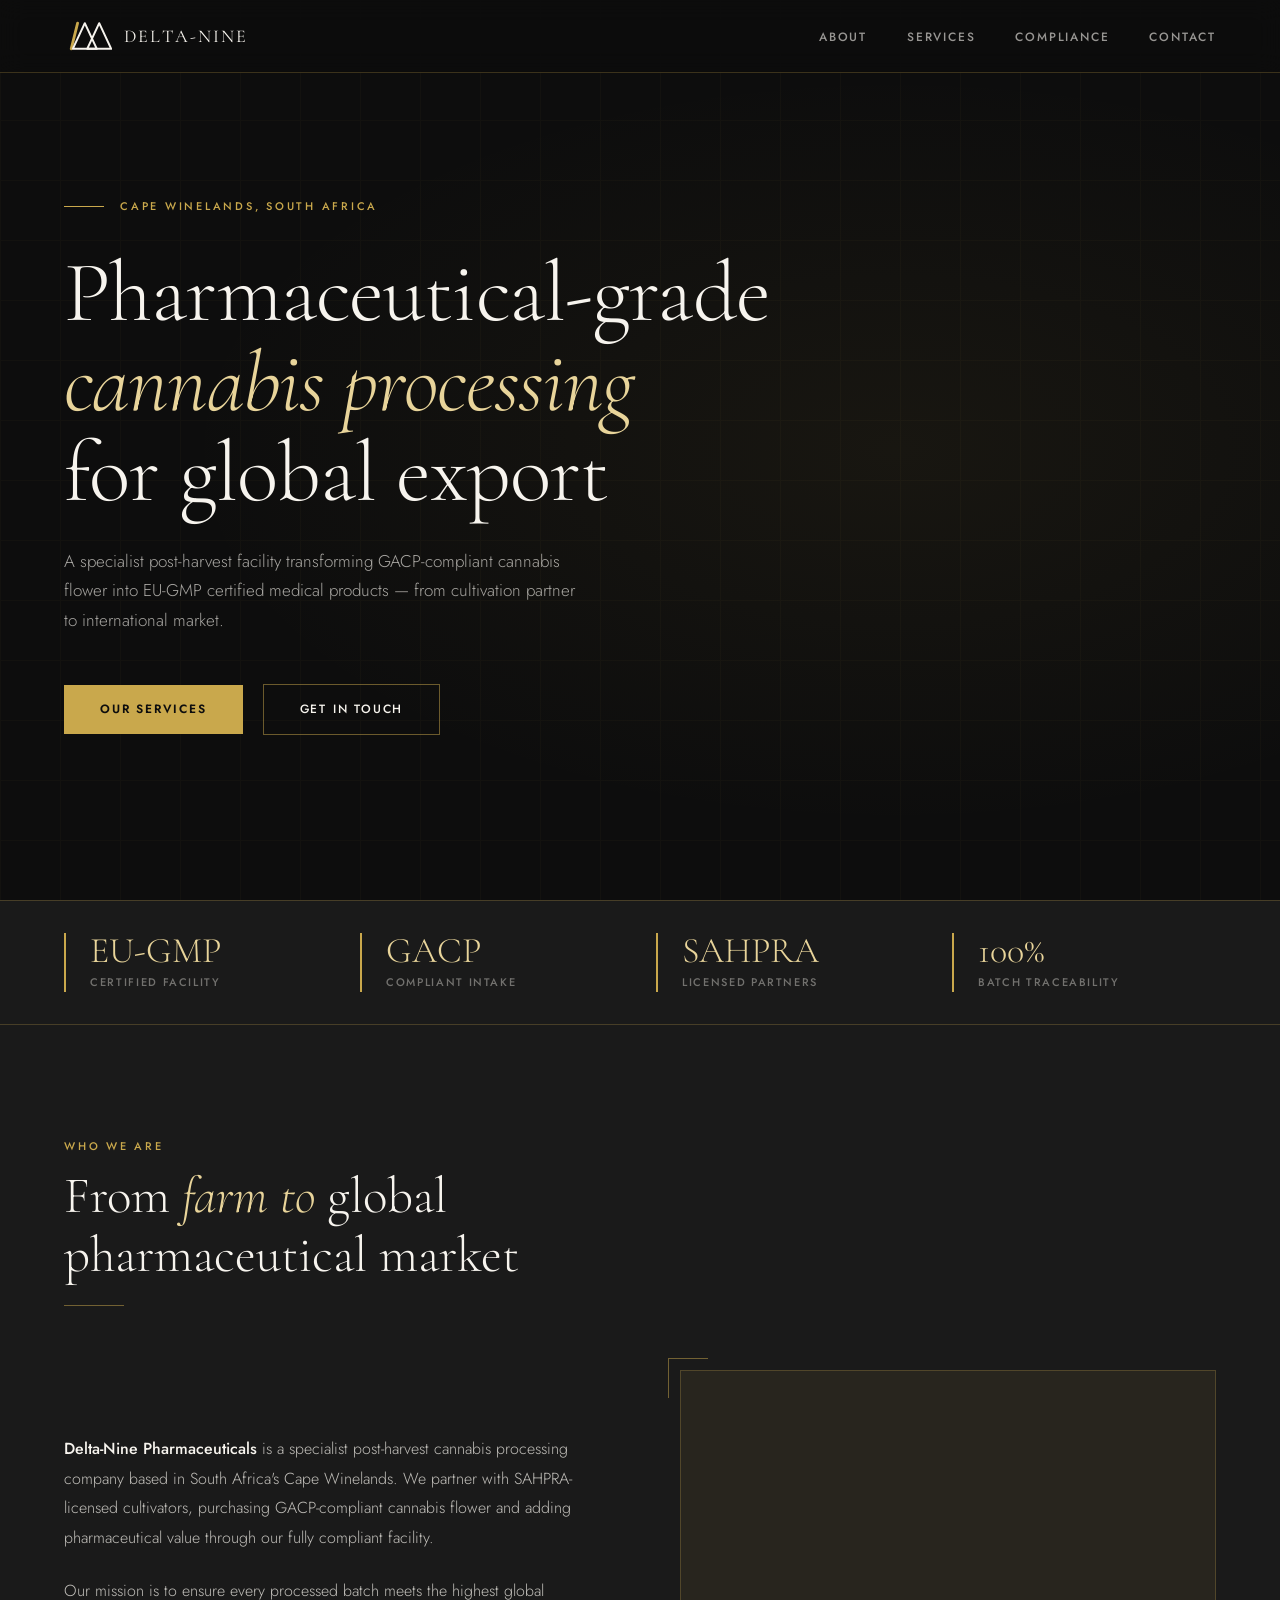
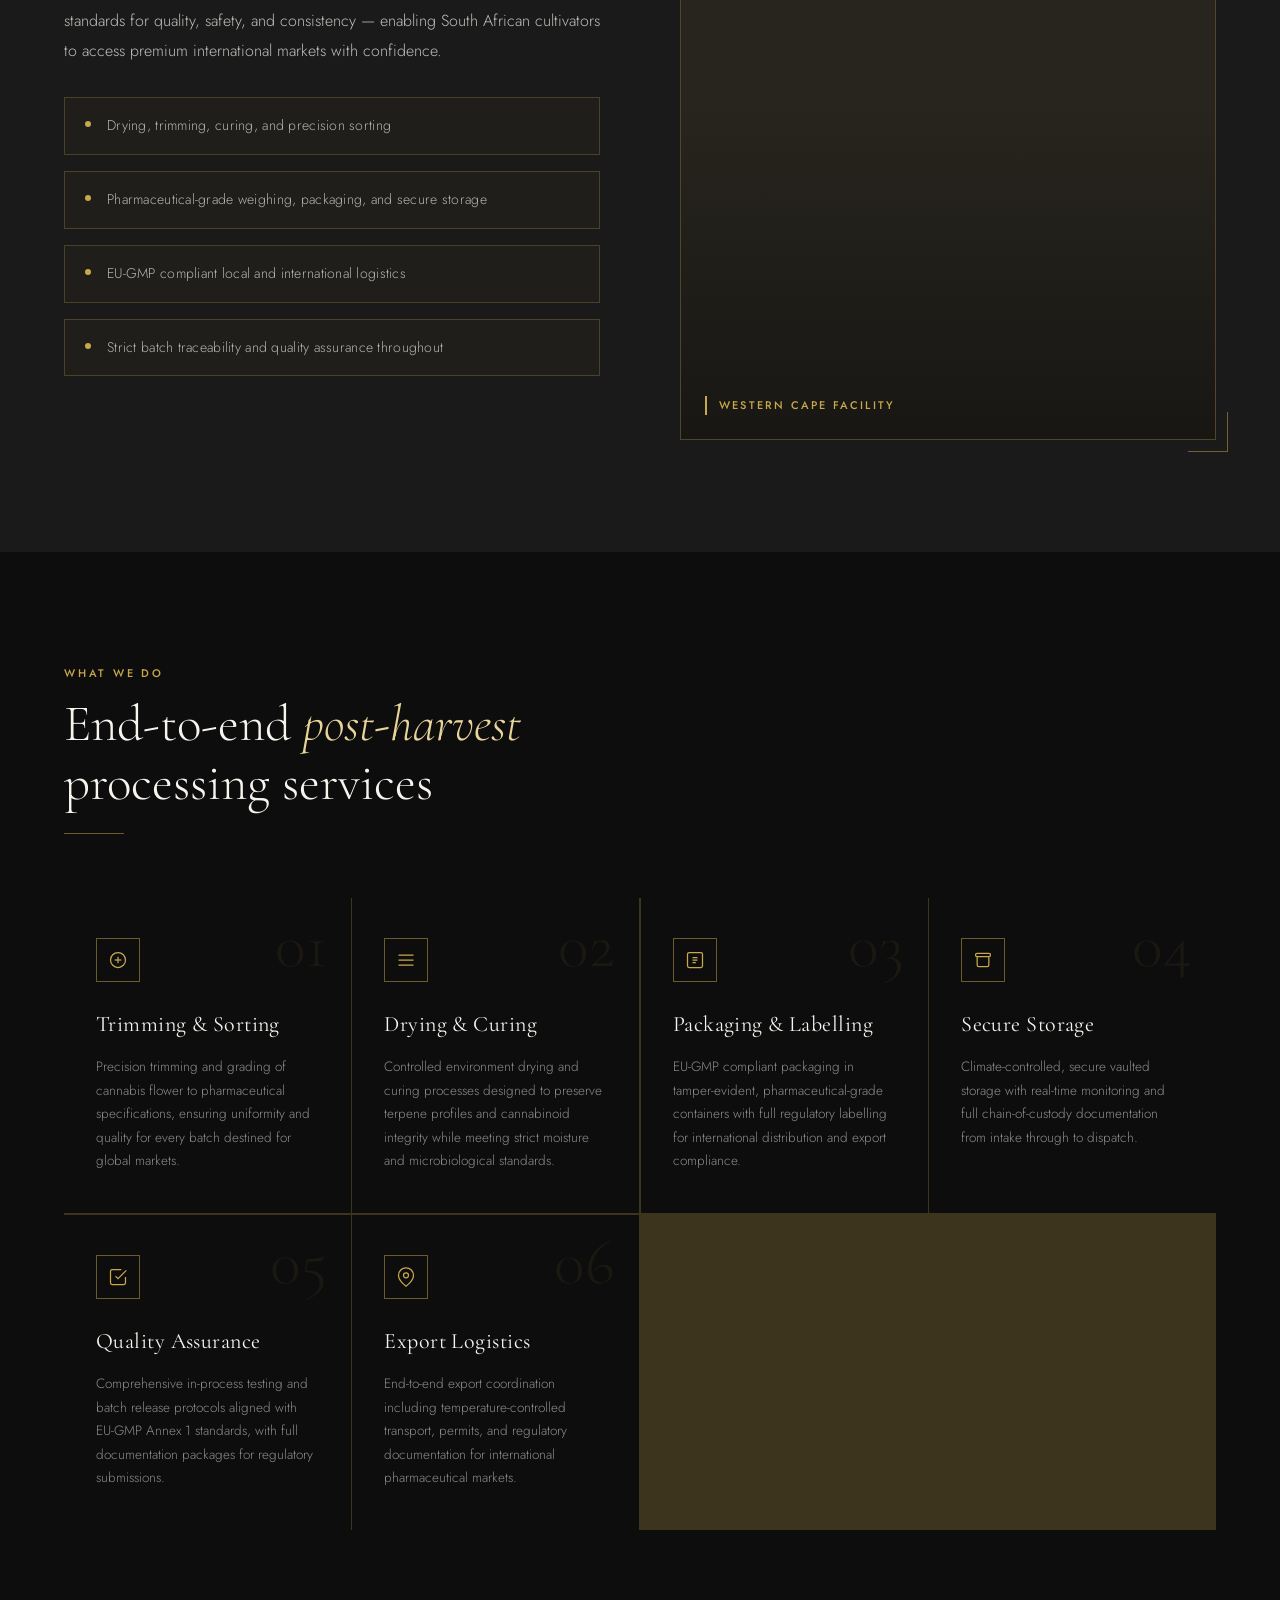
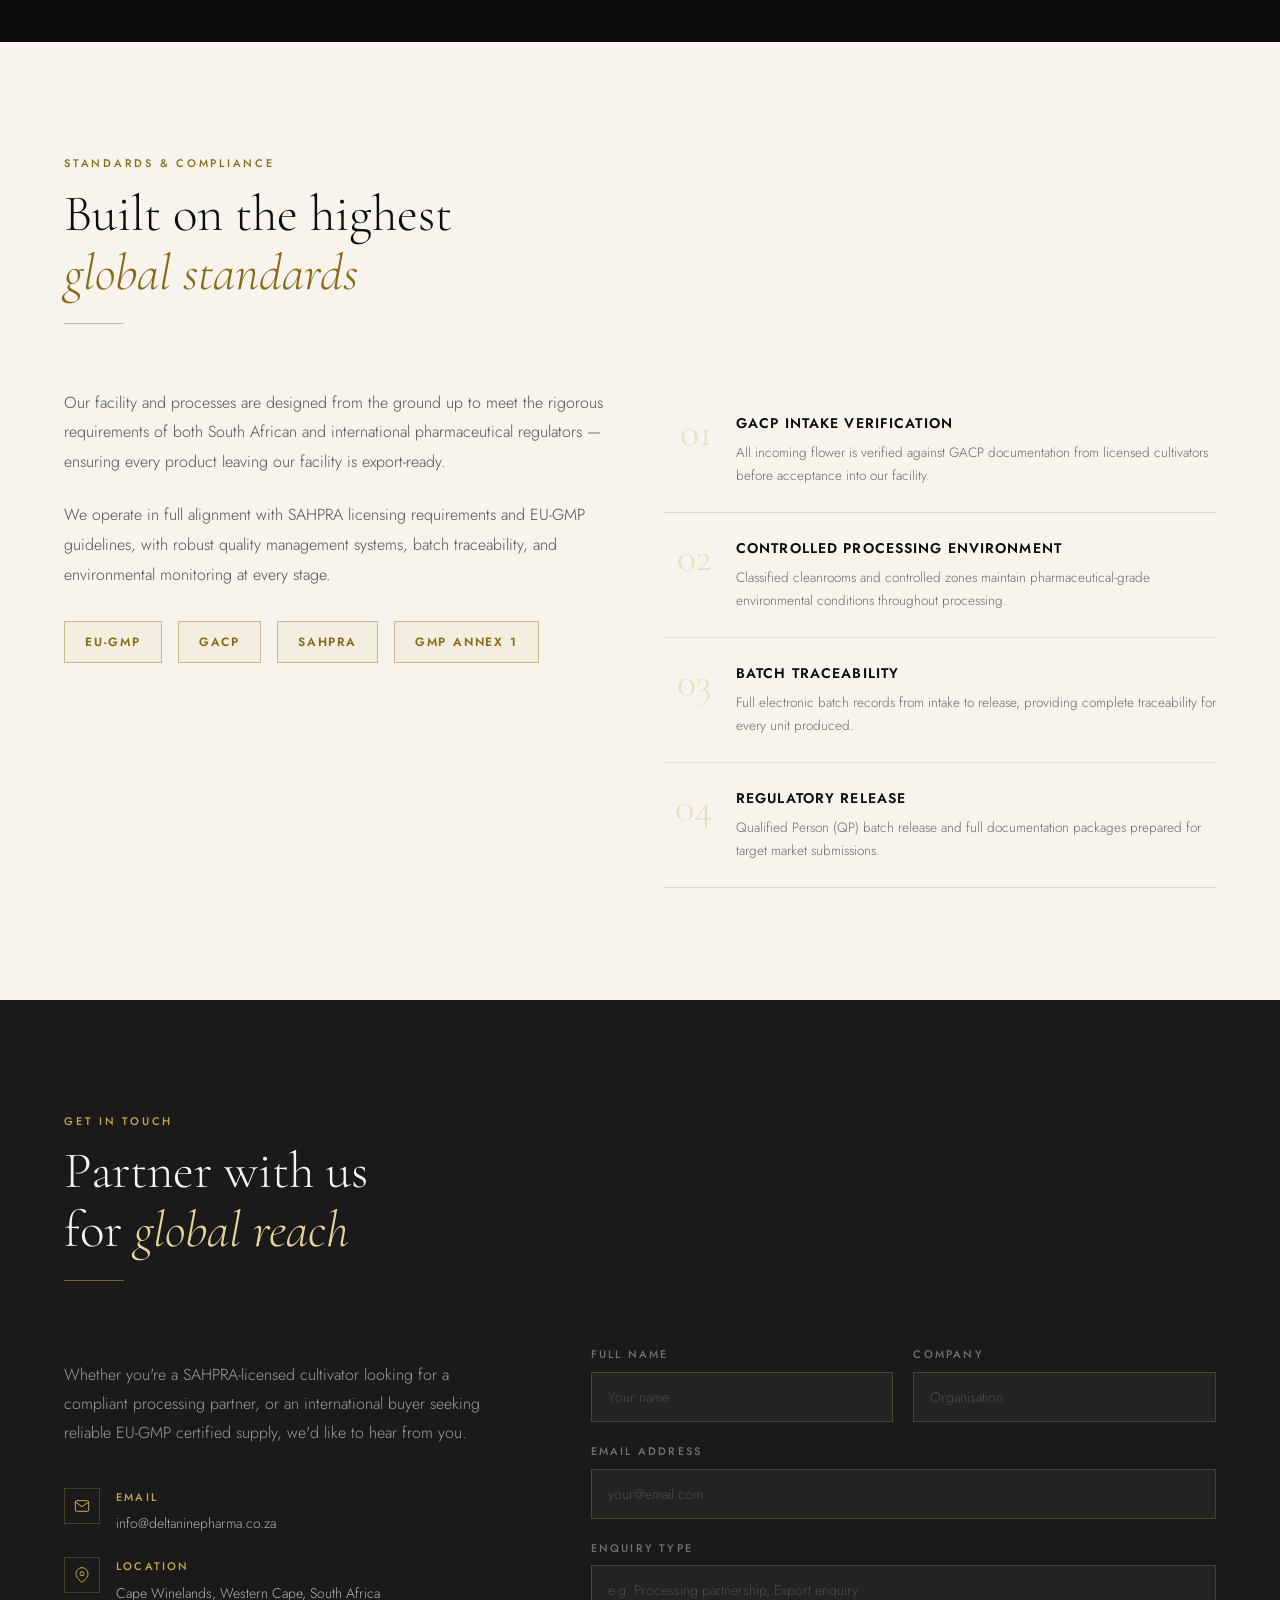
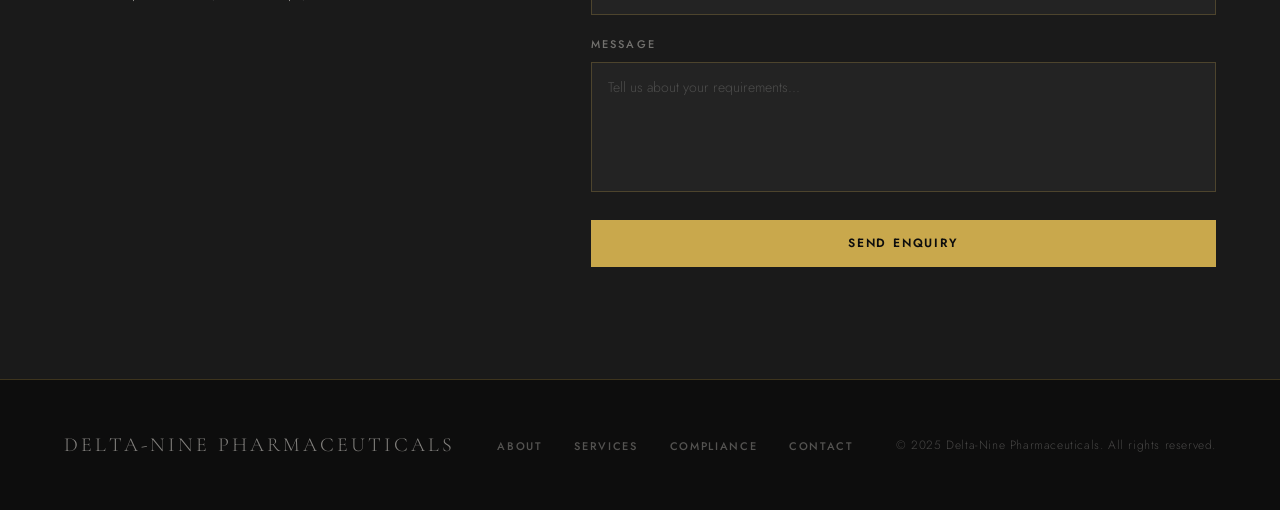
==== commit 4a747f06: "Update index.html" ====
--- a/deltaninepharma_site/index.html
+++ b/deltaninepharma_site/index.html
@@ -649,7 +649,14 @@
 
 <nav>
   <div class="nav-logo">
-    <div class="nav-logo-mark">&#916;9</div>
+    <svg width="48" height="32" viewBox="0 0 120 80" fill="none" xmlns="http://www.w3.org/2000/svg">
+      <!-- Gold slash -->
+      <line x1="18" y1="72" x2="34" y2="8" stroke="#C9A84C" stroke-width="7" stroke-linecap="round"/>
+      <!-- Left triangle outline -->
+      <polygon points="52,8 82,72 22,72" fill="none" stroke="#F7F4EE" stroke-width="5" stroke-linejoin="round"/>
+      <!-- Right triangle outline overlapping -->
+      <polygon points="88,8 118,72 58,72" fill="none" stroke="#F7F4EE" stroke-width="5" stroke-linejoin="round"/>
+    </svg>
     <span class="nav-brand">Delta-Nine</span>
   </div>
   <ul class="nav-links">
@@ -889,33 +896,62 @@
         </div>
       </div>
     </div>
-    <div class="contact-form">
+    <form class="contact-form" action="https://formspree.io/f/xqaqyeok" method="POST" id="contact-form">
       <div class="form-row">
         <div class="form-group">
           <label for="name">Full Name</label>
-          <input type="text" id="name" placeholder="Your name">
+          <input type="text" id="name" name="name" placeholder="Your name" required>
         </div>
         <div class="form-group">
           <label for="company">Company</label>
-          <input type="text" id="company" placeholder="Organisation">
+          <input type="text" id="company" name="company" placeholder="Organisation">
         </div>
       </div>
       <div class="form-group">
         <label for="email">Email Address</label>
-        <input type="email" id="email" placeholder="your@email.com">
+        <input type="email" id="email" name="email" placeholder="your@email.com" required>
       </div>
       <div class="form-group">
         <label for="subject">Enquiry Type</label>
-        <input type="text" id="subject" placeholder="e.g. Processing partnership, Export enquiry...">
+        <input type="text" id="subject" name="subject" placeholder="e.g. Processing partnership, Export enquiry...">
       </div>
       <div class="form-group">
         <label for="message">Message</label>
-        <textarea id="message" rows="5" placeholder="Tell us about your requirements..."></textarea>
+        <textarea id="message" name="message" rows="5" placeholder="Tell us about your requirements..." required></textarea>
       </div>
       <div class="form-submit">
-        <button class="btn-primary" type="button" style="cursor:pointer; width: 100%; text-align: center; border: none;">Send Enquiry</button>
-      </div>
-    </div>
+        <button class="btn-primary" type="submit" style="cursor:pointer; width: 100%; text-align: center; border: none;" id="submit-btn">Send Enquiry</button>
+      </div>
+      <p id="form-status" style="font-size:13px; margin-top:0.75rem; display:none;"></p>
+    </form>
+    <script>
+      const form = document.getElementById('contact-form');
+      const status = document.getElementById('form-status');
+      const btn = document.getElementById('submit-btn');
+      form.addEventListener('submit', async function(e) {
+        e.preventDefault();
+        btn.textContent = 'Sending...';
+        btn.disabled = true;
+        const data = new FormData(form);
+        const response = await fetch('https://formspree.io/f/xqaqyeok', {
+          method: 'POST',
+          body: data,
+          headers: { 'Accept': 'application/json' }
+        });
+        if (response.ok) {
+          status.textContent = 'Thank you — your message has been sent. We will be in touch shortly.';
+          status.style.color = '#C9A84C';
+          status.style.display = 'block';
+          form.reset();
+        } else {
+          status.textContent = 'Something went wrong. Please email us directly at info@deltaninepharma.co.za';
+          status.style.color = '#E8D49A';
+          status.style.display = 'block';
+        }
+        btn.textContent = 'Send Enquiry';
+        btn.disabled = false;
+      });
+    </script>
   </div>
 </section>
 
